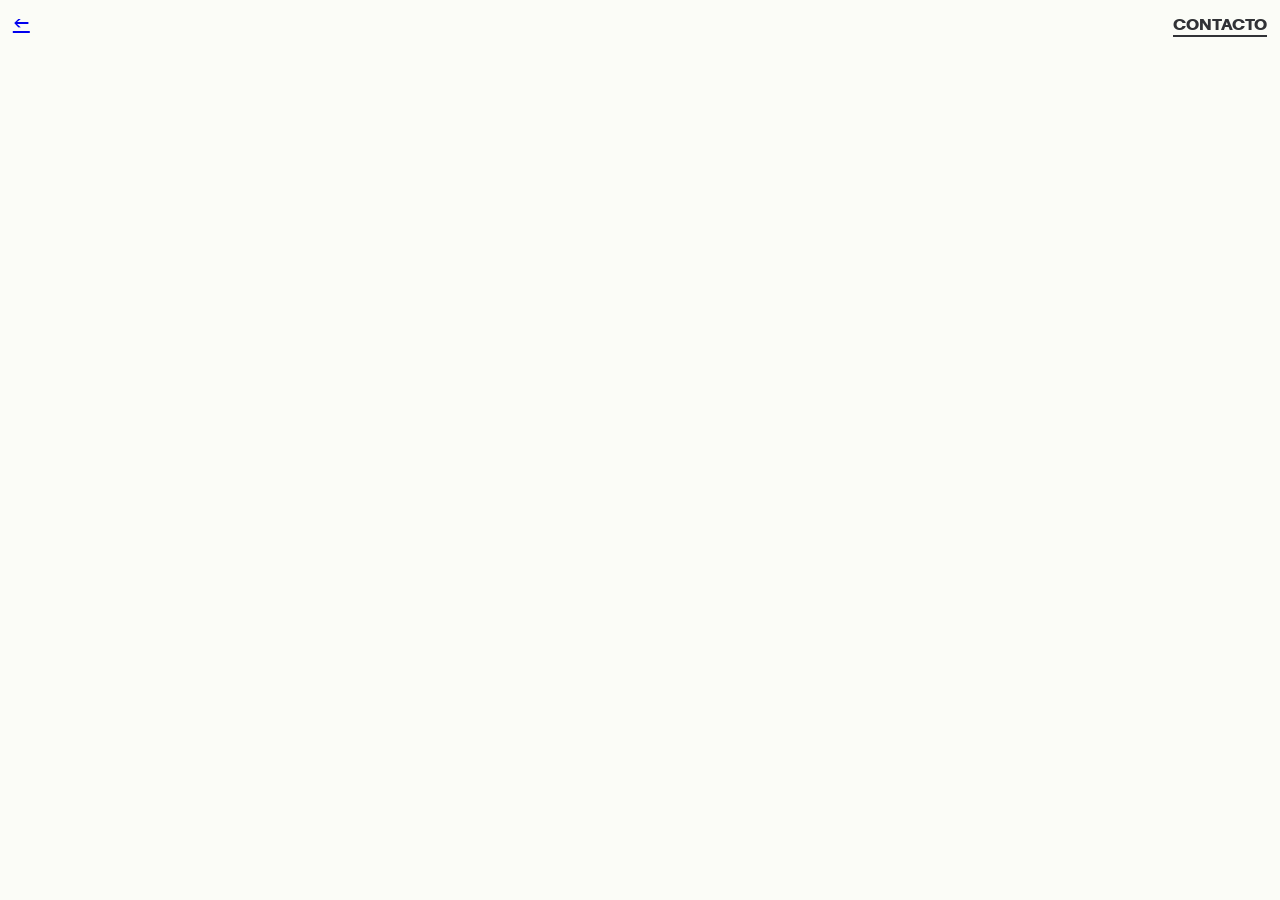
==== Pagina_contactos.html @ c5bb4b5d "Al clickear una sección, que esta se subraye" ====
<!DOCTYPE html>
<html lang="en">
<head>
    <meta charset="UTF-8">
    <meta name="viewport" content="width=device-width, initial-scale=1.0">
    <title>Document</title>
    <link rel="stylesheet" href="css/estilo.css">
</head>
<body class="oscuro">

 <header>
        <a href="index.html" class="flecha">←</a>

        

        <nav class="menu">
            <ul>
                <li><a href="contacto.html"class="activo">CONTACTO</a></li>
            </ul>
        </nav>

    </header>

 <main>
 <section class="galeria" id="proyectos">

    <div class="col col-1">
        
    </div>

    <div class="col col-3">
    
    </div>

</section>
    </main>

</body>
---- css/estilo.css ----
*{
    margin: 0;
    padding: 0;
    box-sizing: border-box;

}
@font-face {
    font-family: 'Rauschen_B';
    src: url('../fonts/Rauschen/RauschenA-DEMO-Bold.ttf');
    font-weight: 600;
    font-style: bold;
}

@font-face {
    font-family: 'Rauschen_B';
    src: url('../fonts/Rauschen/RauschenA-DEMO-Regular.ttf');
    font-weight: 400;
    font-style: normal;
}

body {
    font-family: 'Rauschen_B', sans-serif;
    background-color: #FBFCF7;
    font-size: 20px;
    width: 100%;
    display: flex;
    flex-direction: column;
}

header {
    display: flex;
    align-items: center;
    gap: 120px;
    padding: 10px 1%;
    position: relative;
    z-index: 10;

}

header ul {
    display: flex;
    list-style: none;
    gap: 40px;
}


/* Menú a la derecha */
.menu {
    margin-left: auto;
}

/* TINA */

.logo {
    font-family: 'Rauschen_B', sans-serif;
    font-weight: 600;
    color: #313236;
    list-style:none;
    text-decoration: none;

}

/* CATEGORÍAS */

.categorias a {
    font-weight: 400;
    font-size: 15px;
    color: #848484;
    text-decoration: none;
    gap: 100px;
}

.menu a.activo {
    border-bottom: 2px solid #313236;
    padding-bottom: 1px;
}

.menu ul {
    gap: 40px;
}

.menu a {
    font-weight: 600;
    font-size: 15px;
    color: #313236;
    text-decoration: none;

}

main {
    flex: 1;
}

.contenido {
    height: 100%;
    display: flex;
    justify-content:space-between -50%;
    align-items: flex-end;
    padding: 0 1%;
}

.contenido h1 {
    color: #1d1d1d;
    font-family: 'Rauschen_B', sans-serif;
    font-size: clamp(48px, 7vw, 110px);
    font-weight: 600;
    line-height: 1;
    max-width: 10ch;
    align-self: center;
}

.contenido img {
    display: block;
    width: 45%;
    max-height: 75vh;
    transform: rotate(346deg);
    object-fit: contain;
}

footer {
    background-color: #313236;
    display: flex;
    justify-content: space-between;
    align-items: center;
    padding: 10px 1%;
}

footer a {
    font-size: 15px;
    font-weight: 600;
    color: #FBFCF7;
    text-decoration: none;
}

.galeria {
    display: flex;
    height: calc(100dvh - 60px);
}

.col {
    display: flex;
    flex-direction: column;
    height: 100%;
}

.col-1 { flex: 0 0 28%; }
.col-3 { flex: 0 0 39%; margin-left: 19%; }

.proyecto img {
    display: block;
    width: auto;
    max-width: 100%;
}

.num {
    display: block;
    text-align: right;
    font-weight: 600;
    font-size: 15px;
    margin-bottom: 8px;
}

/* columna izquierda */
.p01 { 
    align-self: flex-end; margin-top: 16vh; }
.p01 img { 
    height: 19vh; }

.p03 { 
    align-self: flex-end; margin-top: auto; margin-bottom: 12vh; margin-left: 3%; }
.p03 img { 
    height: 36vh; }

/* columna derecha */
.p02 { 
    align-self: flex-end; margin-top: 1vh; }
.p02 img { 
    height: 54vh; }
.p02 .num{ 
    margin-right:5%;}

.p04 { 
    align-self: flex-end; margin-top: auto; margin-bottom: 3vh; }
.p04 img { 
    height: 19vh; }
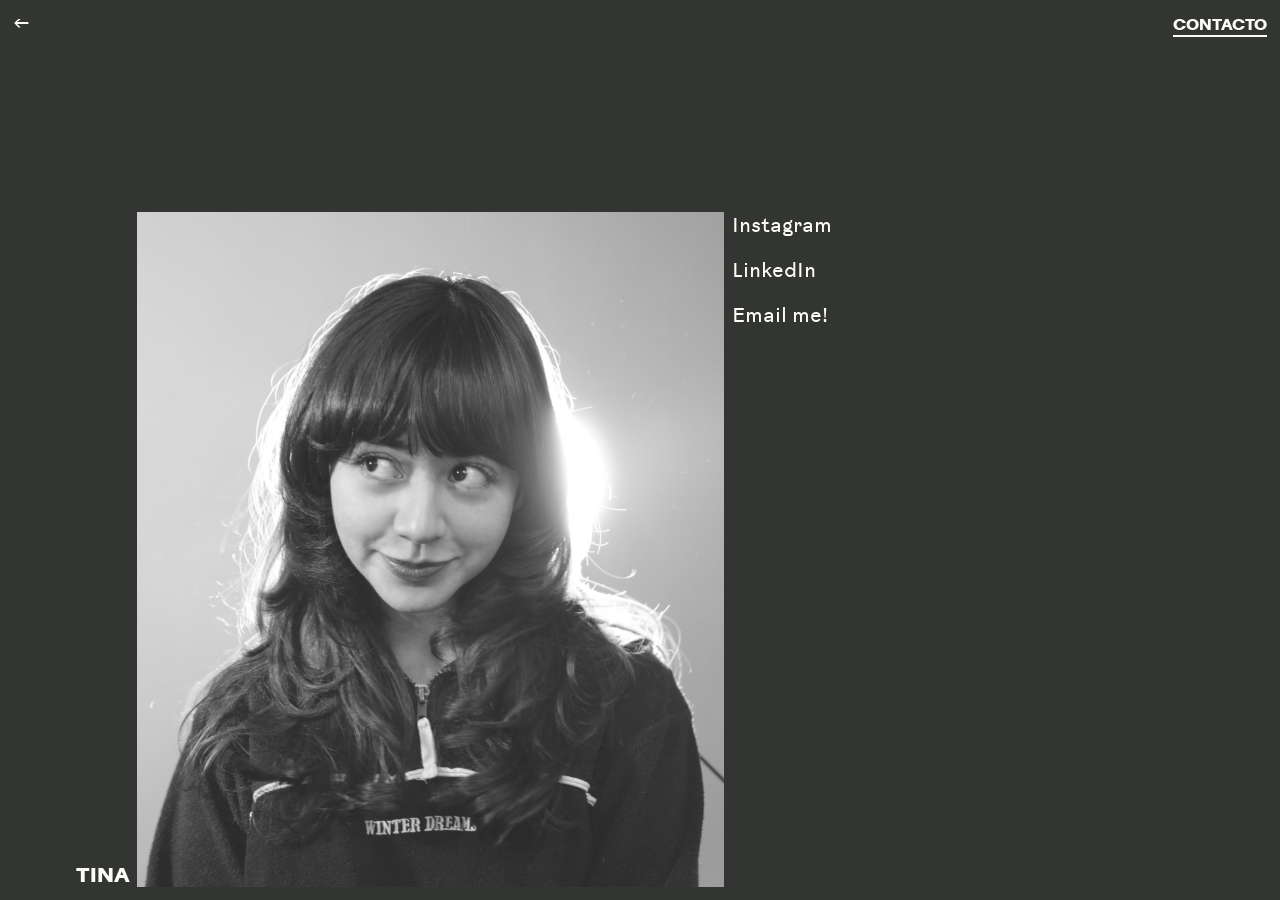
==== commit 0e70d04c: "Creada página de contactos, falta centrar todo" ====
--- a/Pagina_contactos.html
+++ b/Pagina_contactos.html
@@ -11,7 +11,6 @@
  <header>
         <a href="index.html" class="flecha">←</a>
 
-        
 
         <nav class="menu">
             <ul>
@@ -22,17 +21,18 @@
     </header>
 
  <main>
- <section class="galeria" id="proyectos">
+ <section class="contacto">
+    <span class="firma">TINA</span>
+    <img src="img/Carita tinita.png" alt="Retrato de Tina">
 
-    <div class="col col-1">
+    <div class="enlaces">
+        <a href="https://instagram.com/httinaa" class="href"><span>Instagram</span></a>
+        <a href="" class="href">LinkedIn</a>
+        <a href="mailto:florentinabm4@gmail.com" class="href">Email me!</a>
         
     </div>
-
-    <div class="col col-3">
+</section>
     
-    </div>
-
-</section>
     </main>
 
 </body>
--- a/css/estilo.css
+++ b/css/estilo.css
@@ -182,4 +182,61 @@
 .p04 { 
     align-self: flex-end; margin-top: auto; margin-bottom: 3vh; }
 .p04 img { 
-    height: 19vh; }+    height: 19vh; }
+
+    /*Página de contacto*/
+
+body.oscuro {
+    background-color: #333532;
+    min-height: 100dvh;
+}
+
+body.oscuro .menu a,
+body.oscuro .flecha {
+    color: #FBFCF7;
+    text-decoration: none;
+}
+
+body.oscuro .menu a.activo {
+    border-bottom-color: #FBFCF7;
+}
+
+body.oscuro main {
+    display: flex;
+    align-items: flex-end;
+    padding: 0 1% 1%;
+}
+
+.contacto{
+    display: flex;
+    align-items: flex-end;
+    gap: 1%;
+    margin-left: 5%;
+}
+
+.contacto img{
+    display: block;
+    height: 75vh;
+    width: auto;
+}
+
+.firma{
+    color: #FBFCF7;
+    font-weight: 600;
+}
+
+.enlaces{
+    align-self: flex-start;
+    display: flex;
+    flex-direction: column;
+    gap: 20px;
+}
+
+.enlaces a {
+    color: #FBFCF7;
+    text-decoration: none;
+}
+
+.ig { position: relative; }
+.ig span { display: none; position: absolute; left: 100%; top: 0; margin-left: 10px; font-size: 12px; }
+.ig:hover span { display: block; }
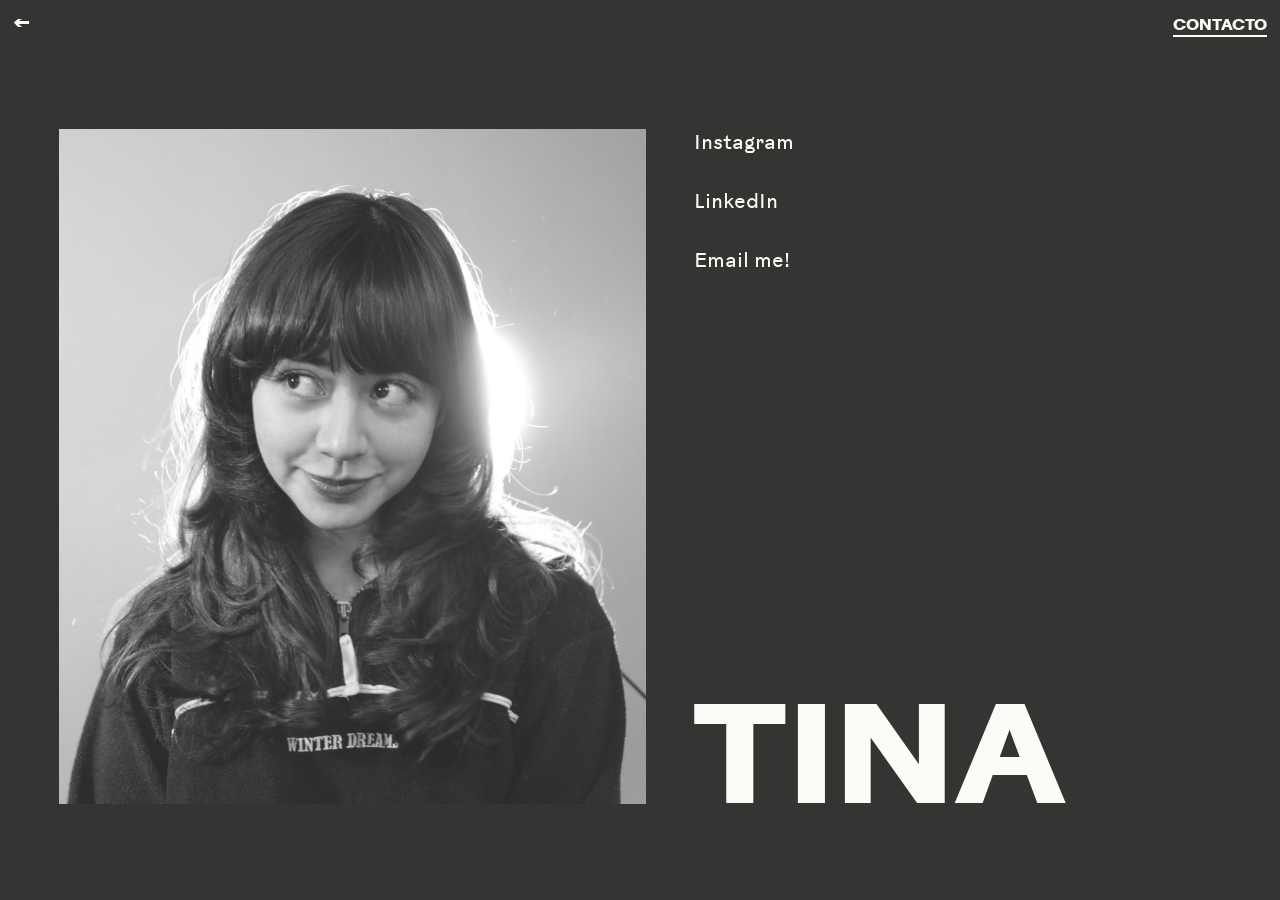
==== commit 06010baa: "Nueva sección de proyectos detalle y diseño gráfico" ====
--- a/Pagina_contactos.html
+++ b/Pagina_contactos.html
@@ -22,14 +22,17 @@
 
  <main>
  <section class="contacto">
-    <span class="firma">TINA</span>
+
+    <div class="retrato">
     <img src="img/Carita tinita.png" alt="Retrato de Tina">
+    </div>
+
 
     <div class="enlaces">
         <a href="https://instagram.com/httinaa" class="href"><span>Instagram</span></a>
         <a href="" class="href">LinkedIn</a>
         <a href="mailto:florentinabm4@gmail.com" class="href">Email me!</a>
-        
+        <span class="firma">TINA</span>
     </div>
 </section>
     
--- a/css/estilo.css
+++ b/css/estilo.css
@@ -15,6 +15,20 @@
     font-family: 'Rauschen_B';
     src: url('../fonts/Rauschen/RauschenA-DEMO-Regular.ttf');
     font-weight: 400;
+    font-style: normal;
+}
+
+@font-face {
+    font-family: 'Inter';
+    src: url('../fonts/Inter/Inter_18pt-Medium.ttf');
+    font-weight: 500;
+    font-style: normal;
+}
+
+@font-face {
+    font-family: 'Inter';
+    src: url('../fonts/Inter/Inter_18pt-Bold.ttf');
+    font-weight: 700;
     font-style: normal;
 }
 
@@ -192,9 +206,11 @@
 }
 
 body.oscuro .menu a,
+/*Cambiar flecha a icono despues!!!*/
 body.oscuro .flecha {
     color: #FBFCF7;
     text-decoration: none;
+    font-weight: 600;
 }
 
 body.oscuro .menu a.activo {
@@ -203,40 +219,158 @@
 
 body.oscuro main {
     display: flex;
-    align-items: flex-end;
+    justify-content: center;
+    align-items: center;
     padding: 0 1% 1%;
 }
 
 .contacto{
     display: flex;
-    align-items: flex-end;
-    gap: 1%;
-    margin-left: 5%;
-}
-
-.contacto img{
+    align-items: stretch;
+    gap: 5%;
+    position: relative;
+    left: -8%;
+}
+
+.retrato{
+    position: relative;
+}
+
+
+.retrato img{
     display: block;
     height: 75vh;
     width: auto;
 }
 
 .firma{
+    margin-top: auto;
+    align-self: flex-end;
+    position:relative;
     color: #FBFCF7;
-    font-weight: 600;
+    font-family: 'Rauschen_B', sans-serif;
+    font-weight: 600;
+    font-size: clamp(80px, 11vw, 180px);
+    line-height: 0.75;
+
 }
 
 .enlaces{
-    align-self: flex-start;
-    display: flex;
-    flex-direction: column;
-    gap: 20px;
+    display: flex;
+    flex-direction: column;
+    gap: 34px;
+    min-width: 29vw;
 }
 
 .enlaces a {
     color: #FBFCF7;
     text-decoration: none;
+    font-size: 1em;
 }
 
 .ig { position: relative; }
 .ig span { display: none; position: absolute; left: 100%; top: 0; margin-left: 10px; font-size: 12px; }
-.ig:hover span { display: block; }+.ig:hover span { display: block; }
+
+/* Página de proyecto DETALLE*/
+
+.Titulo-ficha {
+    display: flex;
+    align-items: flex-start;
+    gap: 2%;
+    padding: 110px 2% 0;
+}
+
+.Titulo-ficha h1 {
+    flex: 0 0 38%;
+    padding: 0px 1% 0;
+    font-size: clamp(36px, 2.5vw, 64px);
+    font-weight: 600;
+    line-height: 1;
+    color: #1d1d1d;
+}
+
+.ficha-datos {
+    flex: 0 0 10%;
+}
+.ficha-datos p {
+    font-family: 'Inter', sans-serif;
+}
+
+.ficha-descripcion {
+    flex: 0 0 28%;
+}
+
+.Titulo-ficha h2 {
+    font-family: 'Rauschen_B', sans-serif;
+    font-size: 12px;
+    font-weight: 600;
+    text-transform: uppercase;
+    color: #313236;
+    margin-bottom: 6px;
+}
+
+.Titulo-ficha p {
+    font-size: 13px;
+    line-height: 1.3;
+    color: #848484;
+    margin-bottom: 18px;
+}
+
+.ficha-descripcion p {
+    font-family: 'Inter', sans-serif;
+    color: #848484;
+    font-weight: 400;
+}
+
+.ficha-descripcion span {
+    font-weight: 700;
+}
+
+.n-proyecto {
+    display: block;
+    padding: 15px 4% 9px;
+    font-weight: 600;
+    font-size: 20px;
+}
+
+.piezas {
+    display: flex;
+    align-items: flex-start;
+    gap: 1%;
+    padding: 0 2%;
+}
+
+.piezas img {
+    display: block;
+    width: 100%;
+    height: auto;
+}
+
+.piezas-izq {
+    flex: 0 0 36%;
+    display: flex;
+    flex-direction: column;
+    gap: 2vw;
+}
+
+.piezas-izq .cd-pequeno {
+    width: 56%;
+    align-self: flex-end;
+}
+
+.piezas-der {
+    flex: 0 0 57%;
+    display: flex;
+    flex-direction: column;
+    gap: 45px;
+    
+}
+
+.volver {
+    display: block;
+    padding: 20px 1% 50px;
+    font-size: 30px;
+    color: #313236;
+    text-decoration: none;
+}
